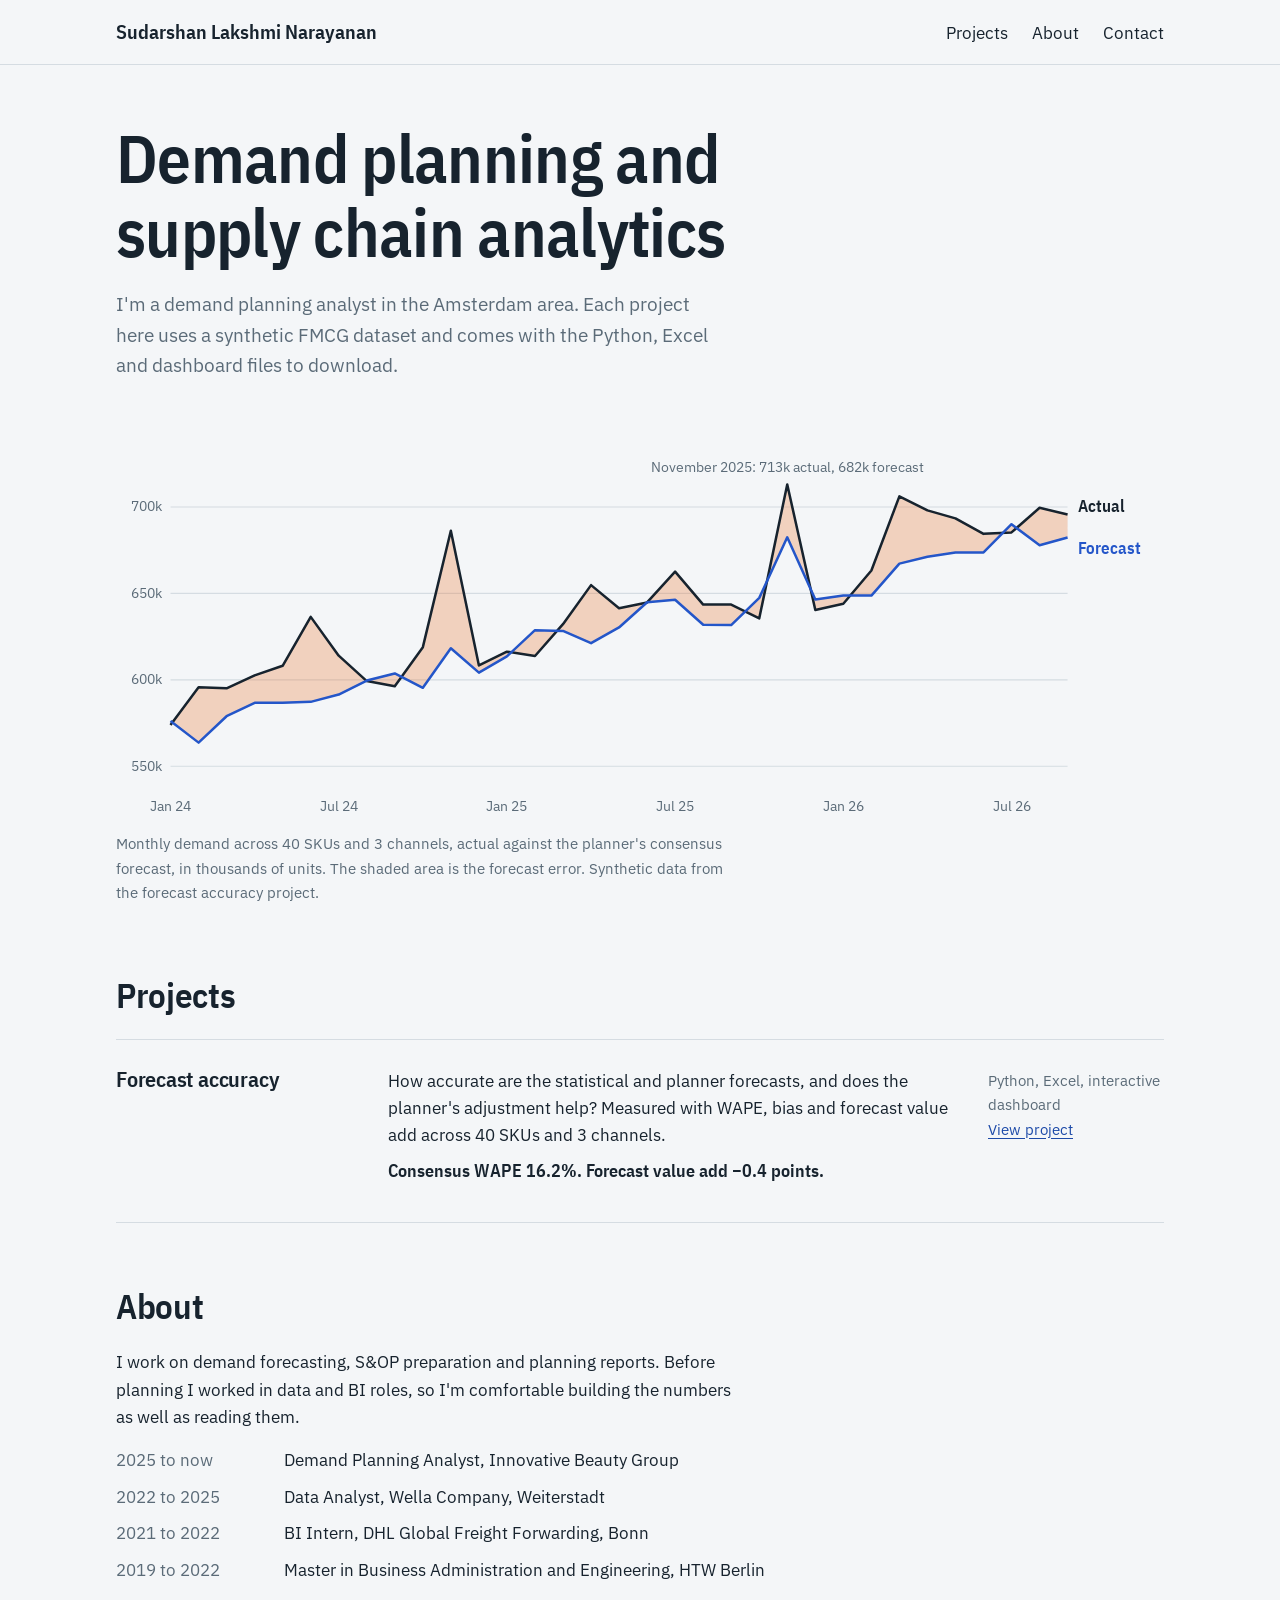
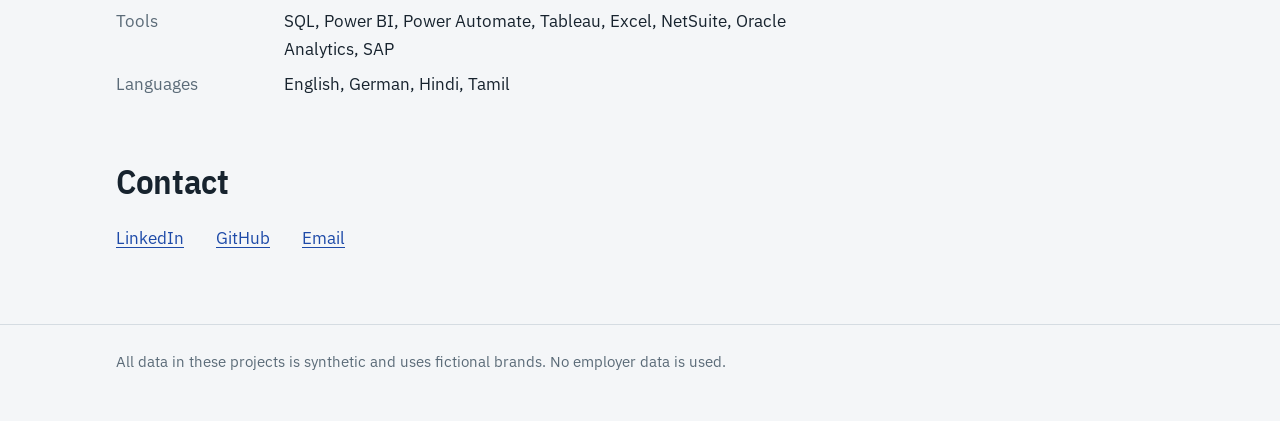
==== index.html @ 30ed6062 "Add files via upload" ====
<!doctype html>
<html lang="en">
<head>
<meta charset="utf-8">
<meta name="viewport" content="width=device-width, initial-scale=1">
<title>Sudarshan Lakshmi Narayanan - Demand planning portfolio</title>
<meta name="description" content="Demand planning and supply chain analytics projects: forecast accuracy, S&OP and inventory, built with Python, Excel and interactive dashboards.">
<link rel="preconnect" href="https://fonts.googleapis.com">
<link rel="preconnect" href="https://fonts.gstatic.com" crossorigin>
<link href="https://fonts.googleapis.com/css2?family=IBM+Plex+Sans+Condensed:wght@500;600&family=IBM+Plex+Sans:wght@400;500;600&display=swap" rel="stylesheet">
<link rel="stylesheet" href="style.css">
</head>
<body>
<a class="skip" href="#projects">Skip to projects</a>

<header class="site-head">
  <div class="wrap">
    <a class="brand" href="./">Sudarshan Lakshmi Narayanan</a>
    <nav aria-label="Main">
      <a href="#projects">Projects</a>
      <a href="#about">About</a>
      <a href="#contact">Contact</a>
    </nav>
  </div>
</header>

<main>
  <div class="hero">
    <div class="wrap">
      <h1>Demand planning and supply chain analytics</h1>
      <p class="lead">I'm a demand planning analyst in the Amsterdam area. Each project here uses a synthetic FMCG dataset and comes with the Python, Excel and dashboard files to download.</p>

      <figure class="chart-wrap">
        <svg id="hero-chart" viewBox="0 0 1000 380" role="img" aria-label="Line chart of monthly demand from January 2024 to September 2026. Actual demand rises from 574 thousand to 696 thousand units and runs above the consensus forecast in most months, with the largest gaps every November."></svg>
        <noscript><p class="muted">Chart: monthly demand, actual against consensus forecast, 2024 to 2026.</p></noscript>
        <figcaption>Monthly demand across 40 SKUs and 3 channels, actual against the planner's consensus forecast, in thousands of units. The shaded area is the forecast error. Synthetic data from the forecast accuracy project.</figcaption>
      </figure>
    </div>
  </div>

  <section id="projects">
    <div class="wrap">
      <h2>Projects</h2>
      <ul class="projects">
        <!-- ADD A NEW PROJECT: copy this whole <li> block, paste it below, change the text and the link. -->
        <li class="project">
          <h3><a href="project1/">Forecast accuracy</a></h3>
          <div>
            <p>How accurate are the statistical and planner forecasts, and does the planner's adjustment help? Measured with WAPE, bias and forecast value add across 40 SKUs and 3 channels.</p>
            <p class="result">Consensus WAPE 16.2%. Forecast value add −0.4 points.</p>
          </div>
          <p class="tools">Python, Excel, interactive dashboard<br><a href="project1/">View project</a></p>
        </li>
      </ul>
    </div>
  </section>

  <section id="about">
    <div class="wrap">
      <h2>About</h2>
      <p>I work on demand forecasting, S&amp;OP preparation and planning reports. Before planning I worked in data and BI roles, so I'm comfortable building the numbers as well as reading them.</p>
      <dl class="timeline">
        <dt>2025 to now</dt><dd>Demand Planning Analyst, Innovative Beauty Group</dd>
        <dt>2022 to 2025</dt><dd>Data Analyst, Wella Company, Weiterstadt</dd>
        <dt>2021 to 2022</dt><dd>BI Intern, DHL Global Freight Forwarding, Bonn</dd>
        <dt>2019 to 2022</dt><dd>Master in Business Administration and Engineering, HTW Berlin</dd>
      </dl>
      <dl class="facts">
        <dt>Tools</dt><dd>SQL, Power BI, Power Automate, Tableau, Excel, NetSuite, Oracle Analytics, SAP</dd>
        <dt>Languages</dt><dd>English, German, Hindi, Tamil</dd>
      </dl>
    </div>
  </section>

  <section id="contact">
    <div class="wrap">
      <h2>Contact</h2>
      <ul class="links">
        <li><a href="https://www.linkedin.com/in/sudarshanlaks">LinkedIn</a></li>
        <li><a href="https://github.com/sudarshanlaks">GitHub</a></li>
        <li><a href="mailto:sudarshanlaks37@gmail.com">Email</a></li>
      </ul>
    </div>
  </section>
</main>

<footer>
  <div class="wrap">All data in these projects is synthetic and uses fictional brands. No employer data is used.</div>
</footer>

<script>
(function () {
  // [month, actual (thousand units), consensus forecast (thousand units)] from the forecast accuracy project
  var d = [["2024-01",573.9,576.2],["2024-02",595.7,563.7],["2024-03",595.1,579.0],["2024-04",602.6,586.7],["2024-05",608.1,586.7],["2024-06",636.4,587.3],["2024-07",614.0,591.5],["2024-08",599.3,599.6],["2024-09",596.3,603.7],["2024-10",618.9,595.4],["2024-11",686.2,618.3],["2024-12",608.3,604.2],["2025-01",616.3,613.6],["2025-02",613.8,628.7],["2025-03",632.2,628.3],["2025-04",654.8,621.2],["2025-05",641.4,630.3],["2025-06",644.8,644.9],["2025-07",662.6,646.3],["2025-08",643.5,631.9],["2025-09",643.5,631.7],["2025-10",635.6,647.4],["2025-11",713.0,682.4],["2025-12",640.4,646.4],["2026-01",644.0,648.8],["2026-02",663.2,648.7],["2026-03",706.1,667.2],["2026-04",698.0,671.2],["2026-05",693.4,673.7],["2026-06",684.4,673.7],["2026-07",685.3,690.0],["2026-08",699.5,677.9],["2026-09",695.6,682.3]];
  var W = 1000, H = 380, L = 52, R = 92, T = 16, B = 34, YMIN = 540, YMAX = 740;
  var n = d.length;
  function x(i) { return L + i * (W - L - R) / (n - 1); }
  function y(v) { return T + (YMAX - v) / (YMAX - YMIN) * (H - T - B); }
  function pts(k) { return d.map(function (r, i) { return x(i).toFixed(1) + "," + y(r[k]).toFixed(1); }); }
  var a = pts(1), f = pts(2);
  var out = "";
  [550, 600, 650, 700].forEach(function (v) {
    out += '<line class="grid" x1="' + L + '" x2="' + (W - R) + '" y1="' + y(v) + '" y2="' + y(v) + '"/>';
    out += '<text class="tick" x="' + (L - 8) + '" y="' + (y(v) + 4) + '" text-anchor="end">' + v + 'k</text>';
  });
  var mn = ["Jan", "Feb", "Mar", "Apr", "May", "Jun", "Jul", "Aug", "Sep", "Oct", "Nov", "Dec"];
  d.forEach(function (r, i) {
    var m = parseInt(r[0].slice(5), 10);
    if (m === 1 || m === 7) {
      out += '<text class="tick" x="' + x(i) + '" y="' + (H - 8) + '" text-anchor="middle">' + mn[m - 1] + " " + r[0].slice(2, 4) + '</text>';
    }
  });
  out += '<polygon class="gap" points="' + f.join(" ") + " " + a.slice().reverse().join(" ") + '"/>';
  out += '<polyline class="actual" points="' + a.join(" ") + '"/>';
  out += '<polyline class="fc" pathLength="1" points="' + f.join(" ") + '"/>';
  var last = n - 1;
  out += '<text class="lbl" x="' + (x(last) + 10) + '" y="' + (y(d[last][1]) - 2) + '" fill="var(--ink)">Actual</text>';
  out += '<text class="lbl" x="' + (x(last) + 10) + '" y="' + (y(d[last][2]) + 16) + '" fill="var(--forecast)">Forecast</text>';
  var nov = 22;
  out += '<text class="note" x="' + x(nov) + '" y="' + (y(d[nov][1]) - 12) + '" text-anchor="middle">November 2025: 713k actual, 682k forecast</text>';
  document.getElementById("hero-chart").innerHTML = out;
})();
</script>
</body>
</html>
---- style.css ----
/* Portfolio styles. Edit the colours in :root to restyle the whole site. */
:root {
  --paper: #f4f6f8;
  --surface: #ffffff;
  --ink: #17232e;
  --muted: #5b6b78;
  --rule: #d5dce2;
  --forecast: #2456c9;
  --gap: #e8702a;
  --link: #1d4aa8;
  --head: "IBM Plex Sans Condensed", "Arial Narrow", "Helvetica Neue", Arial, sans-serif;
  --body: "IBM Plex Sans", "Helvetica Neue", Arial, sans-serif;
}
@media (prefers-color-scheme: dark) {
  :root {
    --paper: #0f161c;
    --surface: #17212a;
    --ink: #e6ecf1;
    --muted: #9aa9b5;
    --rule: #2b3a46;
    --forecast: #6f9bff;
    --gap: #f08a4b;
    --link: #8fb2ff;
  }
}
* { box-sizing: border-box; }
html { scroll-behavior: smooth; }
body {
  margin: 0;
  background: var(--paper);
  color: var(--ink);
  font-family: var(--body);
  font-size: 1.0625rem;
  line-height: 1.6;
  font-variant-numeric: tabular-nums;
}
.wrap { max-width: 68rem; margin: 0 auto; padding: 0 1.25rem; }
a { color: var(--link); text-underline-offset: 0.18em; }
a:hover { text-decoration-thickness: 2px; }
a:focus-visible, button:focus-visible { outline: 3px solid var(--forecast); outline-offset: 3px; border-radius: 2px; }
.skip { position: absolute; left: -999px; top: 0.5rem; background: var(--ink); color: var(--paper); padding: 0.5rem 0.75rem; z-index: 10; }
.skip:focus { left: 0.5rem; }

/* header */
.site-head { border-bottom: 1px solid var(--rule); }
.site-head .wrap { display: flex; flex-wrap: wrap; gap: 0.75rem 2rem; align-items: baseline; justify-content: space-between; padding-top: 1rem; padding-bottom: 1rem; }
.brand { font-family: var(--head); font-weight: 600; font-size: 1.25rem; color: var(--ink); text-decoration: none; }
.site-head nav { display: flex; gap: 1.5rem; }
.site-head nav a { color: var(--ink); text-decoration: none; }
.site-head nav a:hover { text-decoration: underline; }

/* typography */
h1, h2, h3 { font-family: var(--head); line-height: 1.1; margin: 0; letter-spacing: -0.01em; }
h1 { font-weight: 600; font-size: clamp(2.4rem, 6.5vw, 4.2rem); max-width: 22ch; }
h2 { font-weight: 600; font-size: clamp(1.6rem, 3.4vw, 2.2rem); }
h3 { font-weight: 600; font-size: 1.35rem; }
p { margin: 0 0 1rem; max-width: 62ch; }
.lead { font-size: 1.2rem; color: var(--muted); max-width: 54ch; margin-top: 1.25rem; }
.muted { color: var(--muted); }

/* hero */
.hero { padding: 3.5rem 0 1rem; }
.chart-wrap { margin: 2.5rem 0 0; }
.chart-wrap svg { display: block; width: 100%; height: auto; overflow: visible; }
.chart-wrap .grid { stroke: var(--rule); stroke-width: 1; }
.chart-wrap .tick { fill: var(--muted); font-size: 13px; font-family: var(--body); }
.chart-wrap .gap { fill: var(--gap); opacity: 0.28; }
.chart-wrap .actual { fill: none; stroke: var(--ink); stroke-width: 2.4; stroke-linejoin: round; }
.chart-wrap .fc { fill: none; stroke: var(--forecast); stroke-width: 2.4; stroke-linejoin: round; stroke-dasharray: 1; stroke-dashoffset: 0; }
.chart-wrap .lbl { font-family: var(--head); font-weight: 600; font-size: 16px; }
.chart-wrap .note { fill: var(--muted); font-size: 13px; font-family: var(--body); }
@media (prefers-reduced-motion: no-preference) {
  .chart-wrap .fc { animation: draw 1.8s ease-out 0.2s both; }
  @keyframes draw { from { stroke-dashoffset: 1; } to { stroke-dashoffset: 0; } }
}
figcaption { color: var(--muted); font-size: 0.95rem; margin-top: 0.75rem; max-width: 70ch; }

/* sections */
section { padding: 3.5rem 0 0.5rem; }
section > .wrap > h2 { margin-bottom: 1.5rem; }
.projects { list-style: none; margin: 0; padding: 0; border-top: 1px solid var(--rule); }
.project { display: grid; grid-template-columns: 1fr; gap: 0.5rem 2rem; padding: 1.75rem 0; border-bottom: 1px solid var(--rule); }
@media (min-width: 52rem) { .project { grid-template-columns: 15rem 1fr 11rem; align-items: start; } }
.project h3 a { color: var(--ink); text-decoration: none; }
.project h3 a:hover { text-decoration: underline; }
.project .result { font-family: var(--head); font-weight: 600; font-size: 1.1rem; }
.project p { margin-bottom: 0.5rem; }
.tools { color: var(--muted); font-size: 0.95rem; }

dl.timeline { margin: 0 0 1.5rem; display: grid; grid-template-columns: 9rem 1fr; gap: 0.6rem 1.5rem; max-width: 46rem; }
dl.timeline dt { color: var(--muted); }
dl.timeline dd { margin: 0; }
.facts { display: grid; grid-template-columns: 9rem 1fr; gap: 0.5rem 1.5rem; max-width: 46rem; margin: 0; }
.facts dt { color: var(--muted); }
.facts dd { margin: 0; }
.links { list-style: none; padding: 0; margin: 0; display: flex; flex-wrap: wrap; gap: 0.5rem 2rem; }

footer { margin-top: 4rem; border-top: 1px solid var(--rule); padding: 1.5rem 0 3rem; color: var(--muted); font-size: 0.95rem; }

/* project page */
.crumb { margin: 2rem 0 0; }
.page-head { padding: 1rem 0 0; }
.page-head h1 { max-width: 20ch; font-size: clamp(2.2rem, 5.5vw, 3.6rem); }
.kpis { display: grid; grid-template-columns: repeat(auto-fit, minmax(11rem, 1fr)); gap: 1.5rem 2rem; margin: 2.5rem 0 0; padding: 1.5rem 0; border-top: 1px solid var(--rule); border-bottom: 1px solid var(--rule); }
.kpis div { display: flex; flex-direction: column-reverse; }
.kpis dt { color: var(--muted); font-size: 0.95rem; }
.kpis dd { margin: 0; font-family: var(--head); font-weight: 600; font-size: 2.4rem; line-height: 1.1; }
.kpis .bad { color: var(--gap); }
.prose h3 { margin: 2rem 0 0.5rem; }
.prose ul { padding-left: 1.2rem; max-width: 62ch; }
.prose ul.links { padding-left: 0; max-width: none; }
.prose li { margin-bottom: 0.4rem; }
table { border-collapse: collapse; width: 100%; max-width: 46rem; margin: 0 0 1rem; font-size: 1rem; }
th, td { text-align: left; padding: 0.55rem 1rem 0.55rem 0; border-bottom: 1px solid var(--rule); }
th { font-family: var(--head); font-weight: 600; }
td.n, th.n { text-align: right; padding-right: 1.5rem; }
.dash { margin-top: 1rem; }
.dash object { width: 100%; height: 42rem; border: 1px solid var(--rule); background: var(--surface); }
code { font-size: 0.92em; background: var(--surface); border: 1px solid var(--rule); padding: 0.05rem 0.35rem; border-radius: 3px; }

.dash img { display: block; width: 100%; height: auto; border: 1px solid var(--rule); margin-top: 0.75rem; }

/* project page: problem / approach / result */
.page-head + section { padding-top: 2.5rem; }
ol.plain { padding-left: 1.3rem; max-width: 62ch; }
ol.plain li { margin-bottom: 0.4rem; }
ol.steps { list-style: none; counter-reset: step; margin: 0; padding: 0; max-width: 46rem; }
ol.steps > li { counter-increment: step; position: relative; padding: 0 0 1.75rem 3rem; border-left: 1px solid var(--rule); margin-left: 1rem; }
ol.steps > li:last-child { border-left-color: transparent; padding-bottom: 0; }
ol.steps > li::before { content: counter(step); position: absolute; left: -1rem; top: -0.15rem; width: 2rem; height: 2rem; border-radius: 50%; background: var(--ink); color: var(--paper); font-family: var(--head); font-weight: 600; display: grid; place-items: center; }
ol.steps h3 { margin-bottom: 0.4rem; }
ol.steps table { margin: 0.75rem 0; }
section .kpis { margin-top: 0.5rem; }
.dash + .prose, .kpis + .dash { margin-top: 1.5rem; }
@media (max-width: 40rem) { ol.steps > li { padding-left: 2.25rem; } }
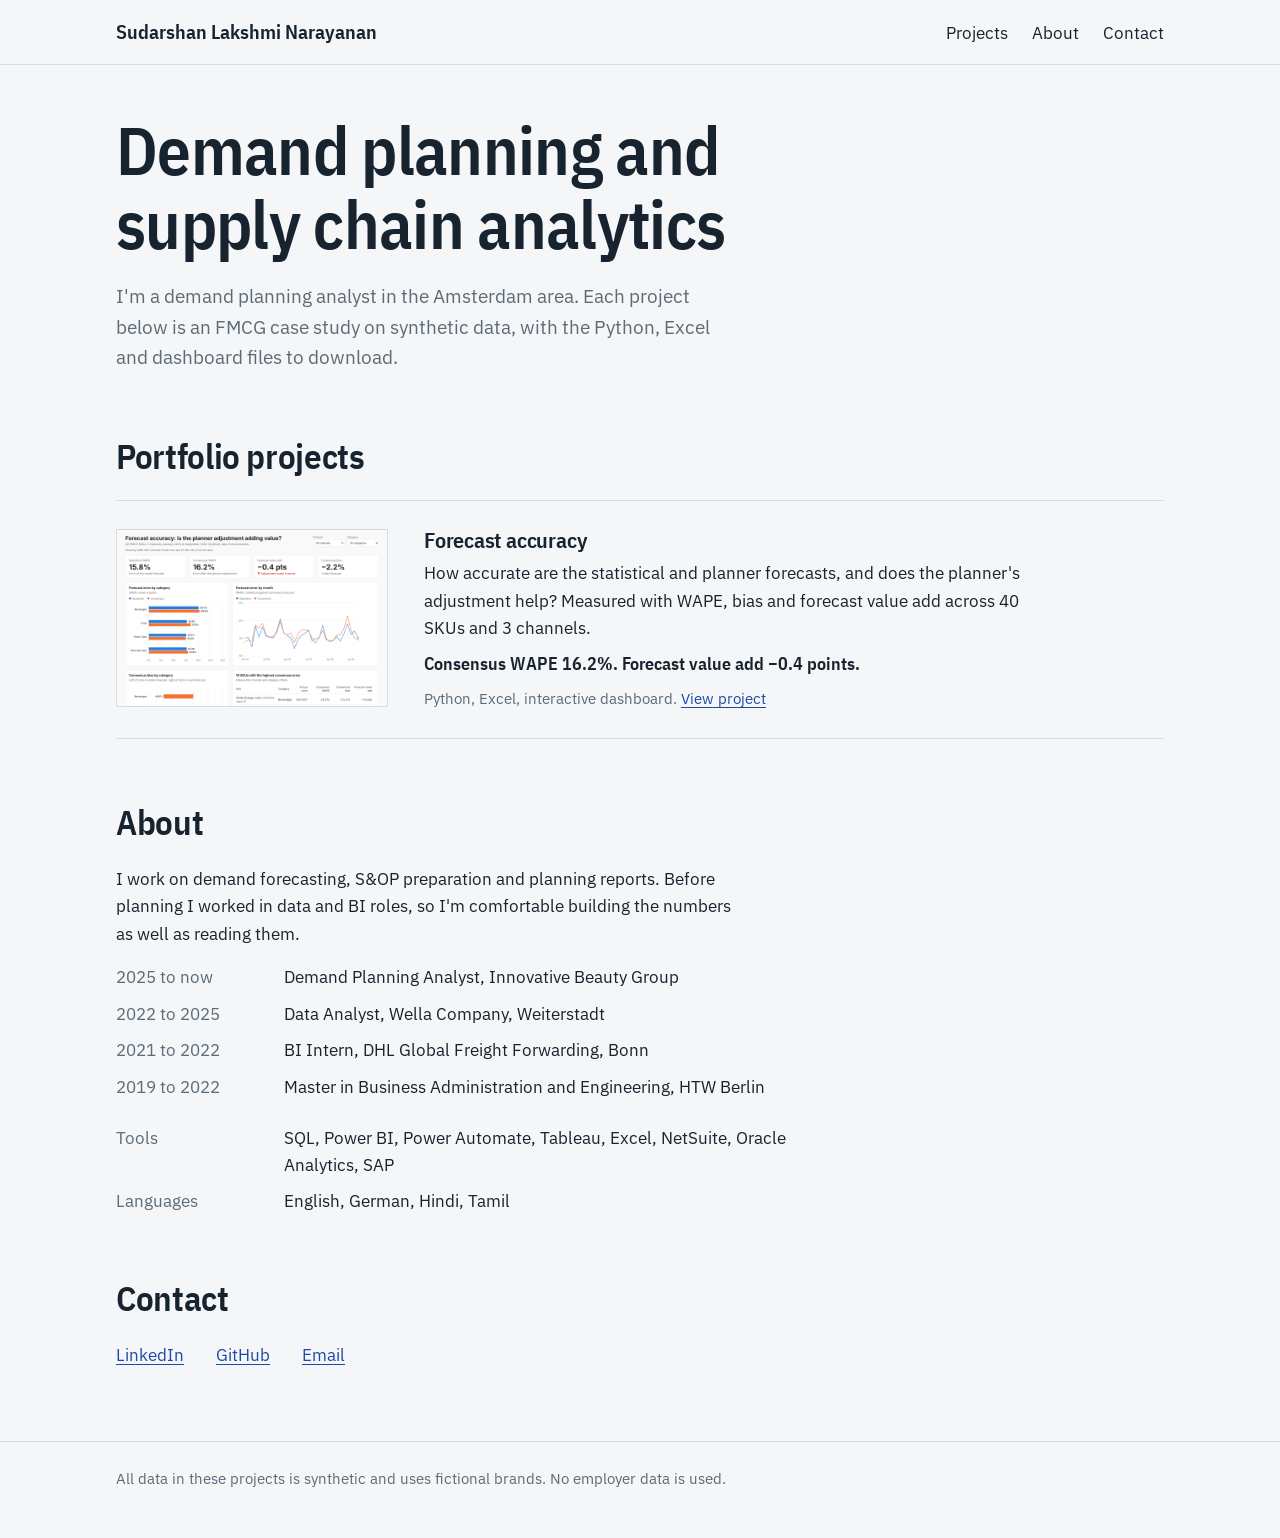
==== commit 49d73d3b: "Add files via upload" ====
--- a/index.html
+++ b/index.html
@@ -28,28 +28,24 @@
   <div class="hero">
     <div class="wrap">
       <h1>Demand planning and supply chain analytics</h1>
-      <p class="lead">I'm a demand planning analyst in the Amsterdam area. Each project here uses a synthetic FMCG dataset and comes with the Python, Excel and dashboard files to download.</p>
+      <p class="lead">I'm a demand planning analyst in the Amsterdam area. Each project below is an FMCG case study on synthetic data, with the Python, Excel and dashboard files to download.</p>
 
-      <figure class="chart-wrap">
-        <svg id="hero-chart" viewBox="0 0 1000 380" role="img" aria-label="Line chart of monthly demand from January 2024 to September 2026. Actual demand rises from 574 thousand to 696 thousand units and runs above the consensus forecast in most months, with the largest gaps every November."></svg>
-        <noscript><p class="muted">Chart: monthly demand, actual against consensus forecast, 2024 to 2026.</p></noscript>
-        <figcaption>Monthly demand across 40 SKUs and 3 channels, actual against the planner's consensus forecast, in thousands of units. The shaded area is the forecast error. Synthetic data from the forecast accuracy project.</figcaption>
-      </figure>
     </div>
   </div>
 
   <section id="projects">
     <div class="wrap">
-      <h2>Projects</h2>
+      <h2>Portfolio projects</h2>
       <ul class="projects">
         <!-- ADD A NEW PROJECT: copy this whole <li> block, paste it below, change the text and the link. -->
         <li class="project">
-          <h3><a href="project1/">Forecast accuracy</a></h3>
+          <a class="thumb" href="project1/" tabindex="-1" aria-hidden="true"><img src="project1/dashboard_preview.png" alt="" loading="lazy"></a>
           <div>
+            <h3><a href="project1/">Forecast accuracy</a></h3>
             <p>How accurate are the statistical and planner forecasts, and does the planner's adjustment help? Measured with WAPE, bias and forecast value add across 40 SKUs and 3 channels.</p>
             <p class="result">Consensus WAPE 16.2%. Forecast value add −0.4 points.</p>
+            <p class="tools">Python, Excel, interactive dashboard. <a href="project1/">View project</a></p>
           </div>
-          <p class="tools">Python, Excel, interactive dashboard<br><a href="project1/">View project</a></p>
         </li>
       </ul>
     </div>
@@ -88,38 +84,5 @@
   <div class="wrap">All data in these projects is synthetic and uses fictional brands. No employer data is used.</div>
 </footer>
 
-<script>
-(function () {
-  // [month, actual (thousand units), consensus forecast (thousand units)] from the forecast accuracy project
-  var d = [["2024-01",573.9,576.2],["2024-02",595.7,563.7],["2024-03",595.1,579.0],["2024-04",602.6,586.7],["2024-05",608.1,586.7],["2024-06",636.4,587.3],["2024-07",614.0,591.5],["2024-08",599.3,599.6],["2024-09",596.3,603.7],["2024-10",618.9,595.4],["2024-11",686.2,618.3],["2024-12",608.3,604.2],["2025-01",616.3,613.6],["2025-02",613.8,628.7],["2025-03",632.2,628.3],["2025-04",654.8,621.2],["2025-05",641.4,630.3],["2025-06",644.8,644.9],["2025-07",662.6,646.3],["2025-08",643.5,631.9],["2025-09",643.5,631.7],["2025-10",635.6,647.4],["2025-11",713.0,682.4],["2025-12",640.4,646.4],["2026-01",644.0,648.8],["2026-02",663.2,648.7],["2026-03",706.1,667.2],["2026-04",698.0,671.2],["2026-05",693.4,673.7],["2026-06",684.4,673.7],["2026-07",685.3,690.0],["2026-08",699.5,677.9],["2026-09",695.6,682.3]];
-  var W = 1000, H = 380, L = 52, R = 92, T = 16, B = 34, YMIN = 540, YMAX = 740;
-  var n = d.length;
-  function x(i) { return L + i * (W - L - R) / (n - 1); }
-  function y(v) { return T + (YMAX - v) / (YMAX - YMIN) * (H - T - B); }
-  function pts(k) { return d.map(function (r, i) { return x(i).toFixed(1) + "," + y(r[k]).toFixed(1); }); }
-  var a = pts(1), f = pts(2);
-  var out = "";
-  [550, 600, 650, 700].forEach(function (v) {
-    out += '<line class="grid" x1="' + L + '" x2="' + (W - R) + '" y1="' + y(v) + '" y2="' + y(v) + '"/>';
-    out += '<text class="tick" x="' + (L - 8) + '" y="' + (y(v) + 4) + '" text-anchor="end">' + v + 'k</text>';
-  });
-  var mn = ["Jan", "Feb", "Mar", "Apr", "May", "Jun", "Jul", "Aug", "Sep", "Oct", "Nov", "Dec"];
-  d.forEach(function (r, i) {
-    var m = parseInt(r[0].slice(5), 10);
-    if (m === 1 || m === 7) {
-      out += '<text class="tick" x="' + x(i) + '" y="' + (H - 8) + '" text-anchor="middle">' + mn[m - 1] + " " + r[0].slice(2, 4) + '</text>';
-    }
-  });
-  out += '<polygon class="gap" points="' + f.join(" ") + " " + a.slice().reverse().join(" ") + '"/>';
-  out += '<polyline class="actual" points="' + a.join(" ") + '"/>';
-  out += '<polyline class="fc" pathLength="1" points="' + f.join(" ") + '"/>';
-  var last = n - 1;
-  out += '<text class="lbl" x="' + (x(last) + 10) + '" y="' + (y(d[last][1]) - 2) + '" fill="var(--ink)">Actual</text>';
-  out += '<text class="lbl" x="' + (x(last) + 10) + '" y="' + (y(d[last][2]) + 16) + '" fill="var(--forecast)">Forecast</text>';
-  var nov = 22;
-  out += '<text class="note" x="' + x(nov) + '" y="' + (y(d[nov][1]) - 12) + '" text-anchor="middle">November 2025: 713k actual, 682k forecast</text>';
-  document.getElementById("hero-chart").innerHTML = out;
-})();
-</script>
 </body>
 </html>
--- a/style.css
+++ b/style.css
@@ -133,3 +133,12 @@
 section .kpis { margin-top: 0.5rem; }
 .dash + .prose, .kpis + .dash { margin-top: 1.5rem; }
 @media (max-width: 40rem) { ol.steps > li { padding-left: 2.25rem; } }
+
+/* home page: project list with thumbnails */
+.hero { padding: 3rem 0 0.5rem; }
+.hero .lead { margin-bottom: 0; }
+.project .thumb { display: block; border: 1px solid var(--rule); background: var(--surface); overflow: hidden; }
+.project .thumb img { display: block; width: 100%; height: 11rem; object-fit: cover; object-position: top left; }
+.project .tools { margin: 0; }
+@media (min-width: 52rem) { .project { grid-template-columns: 17rem 1fr; gap: 0.5rem 2.25rem; } }
+.project h3 { margin-bottom: 0.5rem; }
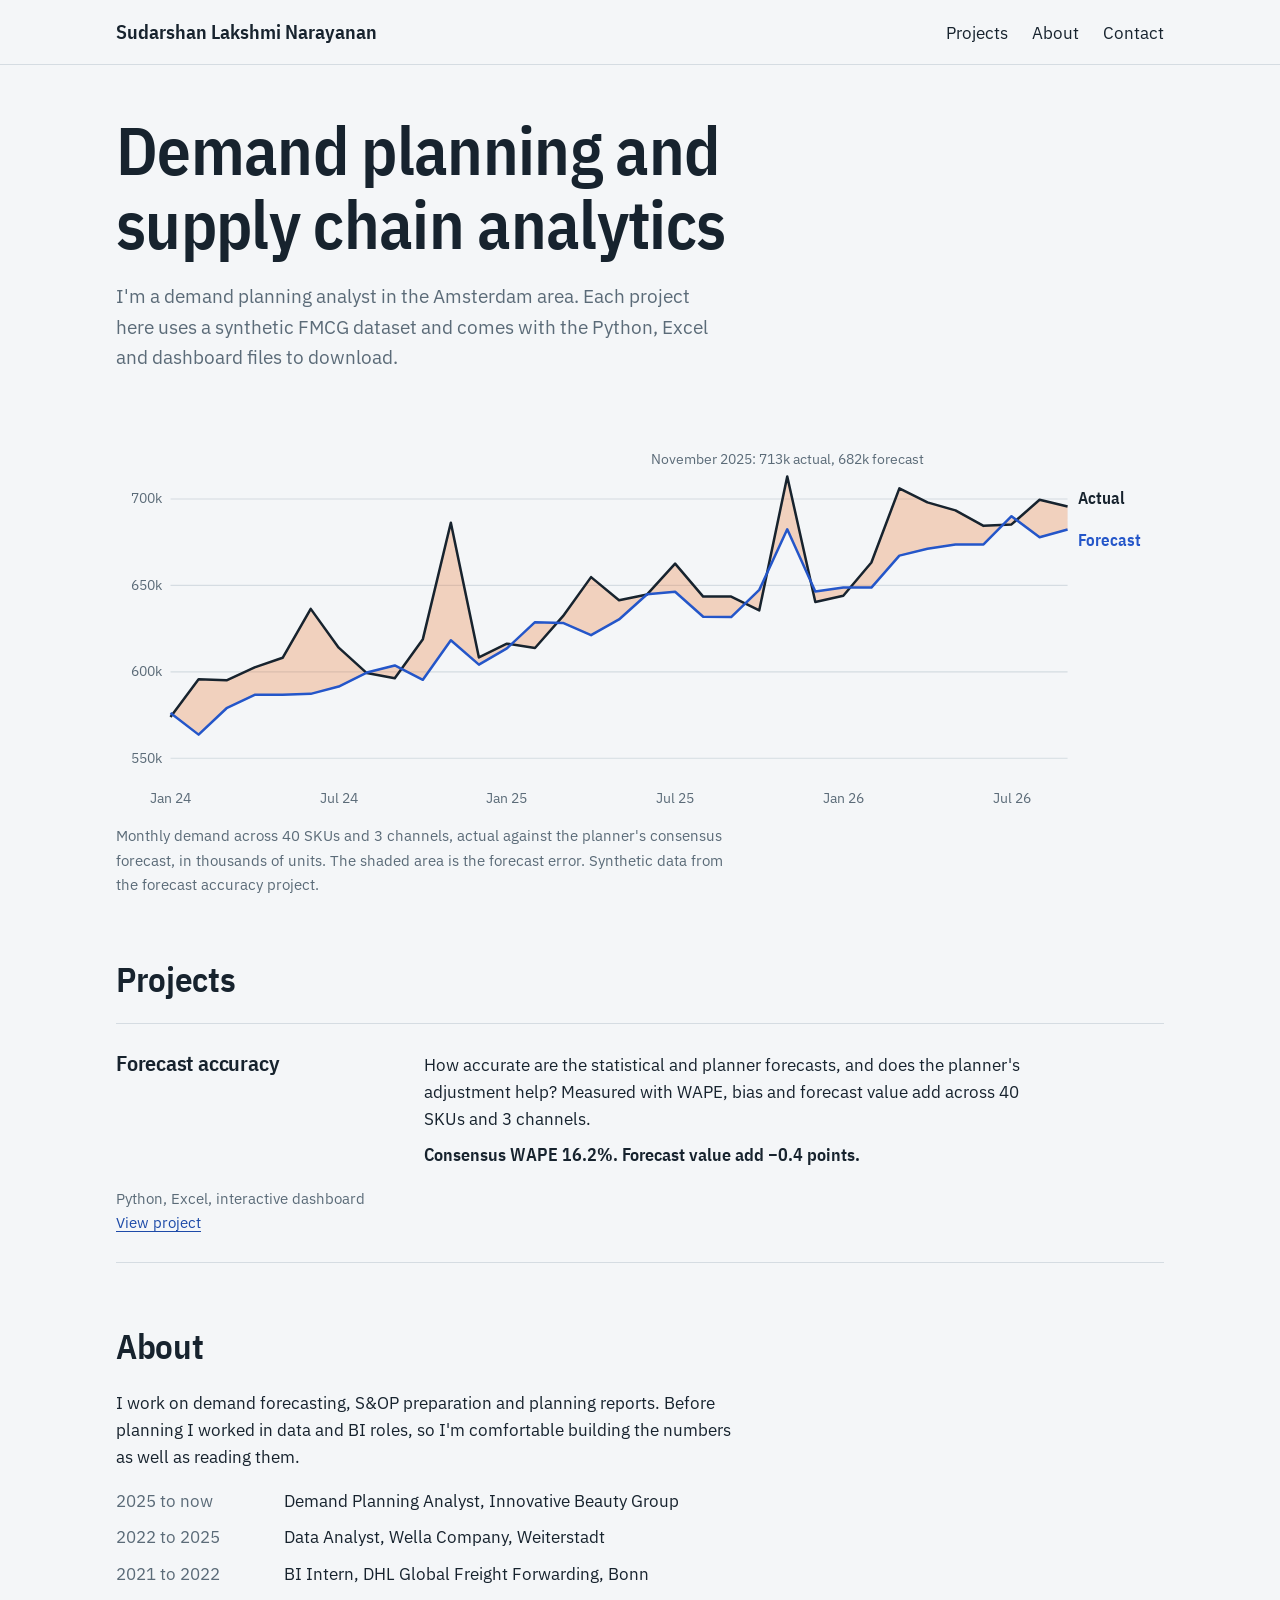
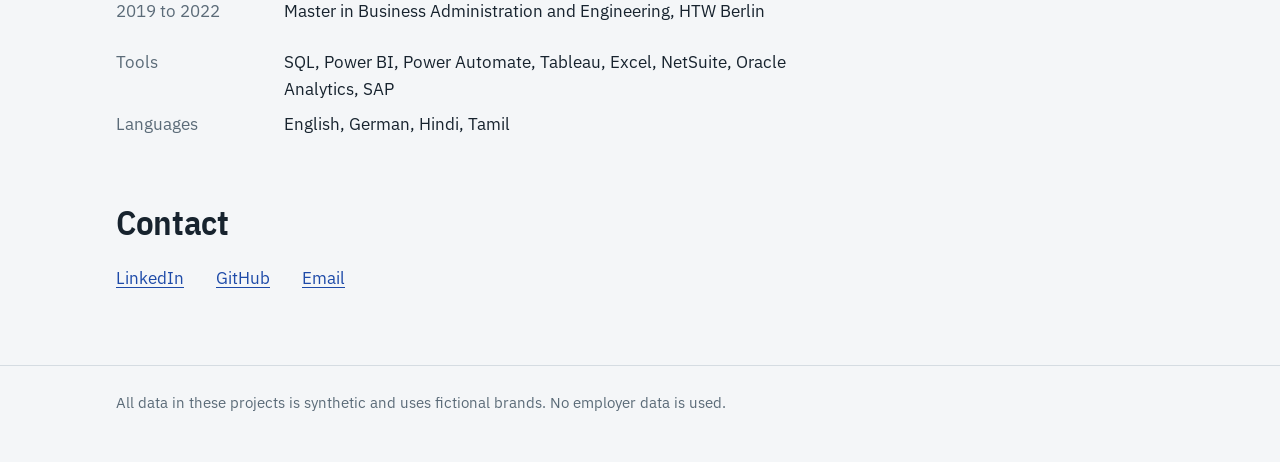
==== commit 93808dc4: "Add files via upload" ====
--- a/index.html
+++ b/index.html
@@ -28,24 +28,28 @@
   <div class="hero">
     <div class="wrap">
       <h1>Demand planning and supply chain analytics</h1>
-      <p class="lead">I'm a demand planning analyst in the Amsterdam area. Each project below is an FMCG case study on synthetic data, with the Python, Excel and dashboard files to download.</p>
+      <p class="lead">I'm a demand planning analyst in the Amsterdam area. Each project here uses a synthetic FMCG dataset and comes with the Python, Excel and dashboard files to download.</p>
 
+      <figure class="chart-wrap">
+        <svg id="hero-chart" viewBox="0 0 1000 380" role="img" aria-label="Line chart of monthly demand from January 2024 to September 2026. Actual demand rises from 574 thousand to 696 thousand units and runs above the consensus forecast in most months, with the largest gaps every November."></svg>
+        <noscript><p class="muted">Chart: monthly demand, actual against consensus forecast, 2024 to 2026.</p></noscript>
+        <figcaption>Monthly demand across 40 SKUs and 3 channels, actual against the planner's consensus forecast, in thousands of units. The shaded area is the forecast error. Synthetic data from the forecast accuracy project.</figcaption>
+      </figure>
     </div>
   </div>
 
   <section id="projects">
     <div class="wrap">
-      <h2>Portfolio projects</h2>
+      <h2>Projects</h2>
       <ul class="projects">
         <!-- ADD A NEW PROJECT: copy this whole <li> block, paste it below, change the text and the link. -->
         <li class="project">
-          <a class="thumb" href="project1/" tabindex="-1" aria-hidden="true"><img src="project1/dashboard_preview.png" alt="" loading="lazy"></a>
+          <h3><a href="project1/">Forecast accuracy</a></h3>
           <div>
-            <h3><a href="project1/">Forecast accuracy</a></h3>
             <p>How accurate are the statistical and planner forecasts, and does the planner's adjustment help? Measured with WAPE, bias and forecast value add across 40 SKUs and 3 channels.</p>
             <p class="result">Consensus WAPE 16.2%. Forecast value add −0.4 points.</p>
-            <p class="tools">Python, Excel, interactive dashboard. <a href="project1/">View project</a></p>
           </div>
+          <p class="tools">Python, Excel, interactive dashboard<br><a href="project1/">View project</a></p>
         </li>
       </ul>
     </div>
@@ -84,5 +88,38 @@
   <div class="wrap">All data in these projects is synthetic and uses fictional brands. No employer data is used.</div>
 </footer>
 
+<script>
+(function () {
+  // [month, actual (thousand units), consensus forecast (thousand units)] from the forecast accuracy project
+  var d = [["2024-01",573.9,576.2],["2024-02",595.7,563.7],["2024-03",595.1,579.0],["2024-04",602.6,586.7],["2024-05",608.1,586.7],["2024-06",636.4,587.3],["2024-07",614.0,591.5],["2024-08",599.3,599.6],["2024-09",596.3,603.7],["2024-10",618.9,595.4],["2024-11",686.2,618.3],["2024-12",608.3,604.2],["2025-01",616.3,613.6],["2025-02",613.8,628.7],["2025-03",632.2,628.3],["2025-04",654.8,621.2],["2025-05",641.4,630.3],["2025-06",644.8,644.9],["2025-07",662.6,646.3],["2025-08",643.5,631.9],["2025-09",643.5,631.7],["2025-10",635.6,647.4],["2025-11",713.0,682.4],["2025-12",640.4,646.4],["2026-01",644.0,648.8],["2026-02",663.2,648.7],["2026-03",706.1,667.2],["2026-04",698.0,671.2],["2026-05",693.4,673.7],["2026-06",684.4,673.7],["2026-07",685.3,690.0],["2026-08",699.5,677.9],["2026-09",695.6,682.3]];
+  var W = 1000, H = 380, L = 52, R = 92, T = 16, B = 34, YMIN = 540, YMAX = 740;
+  var n = d.length;
+  function x(i) { return L + i * (W - L - R) / (n - 1); }
+  function y(v) { return T + (YMAX - v) / (YMAX - YMIN) * (H - T - B); }
+  function pts(k) { return d.map(function (r, i) { return x(i).toFixed(1) + "," + y(r[k]).toFixed(1); }); }
+  var a = pts(1), f = pts(2);
+  var out = "";
+  [550, 600, 650, 700].forEach(function (v) {
+    out += '<line class="grid" x1="' + L + '" x2="' + (W - R) + '" y1="' + y(v) + '" y2="' + y(v) + '"/>';
+    out += '<text class="tick" x="' + (L - 8) + '" y="' + (y(v) + 4) + '" text-anchor="end">' + v + 'k</text>';
+  });
+  var mn = ["Jan", "Feb", "Mar", "Apr", "May", "Jun", "Jul", "Aug", "Sep", "Oct", "Nov", "Dec"];
+  d.forEach(function (r, i) {
+    var m = parseInt(r[0].slice(5), 10);
+    if (m === 1 || m === 7) {
+      out += '<text class="tick" x="' + x(i) + '" y="' + (H - 8) + '" text-anchor="middle">' + mn[m - 1] + " " + r[0].slice(2, 4) + '</text>';
+    }
+  });
+  out += '<polygon class="gap" points="' + f.join(" ") + " " + a.slice().reverse().join(" ") + '"/>';
+  out += '<polyline class="actual" points="' + a.join(" ") + '"/>';
+  out += '<polyline class="fc" pathLength="1" points="' + f.join(" ") + '"/>';
+  var last = n - 1;
+  out += '<text class="lbl" x="' + (x(last) + 10) + '" y="' + (y(d[last][1]) - 2) + '" fill="var(--ink)">Actual</text>';
+  out += '<text class="lbl" x="' + (x(last) + 10) + '" y="' + (y(d[last][2]) + 16) + '" fill="var(--forecast)">Forecast</text>';
+  var nov = 22;
+  out += '<text class="note" x="' + x(nov) + '" y="' + (y(d[nov][1]) - 12) + '" text-anchor="middle">November 2025: 713k actual, 682k forecast</text>';
+  document.getElementById("hero-chart").innerHTML = out;
+})();
+</script>
 </body>
 </html>
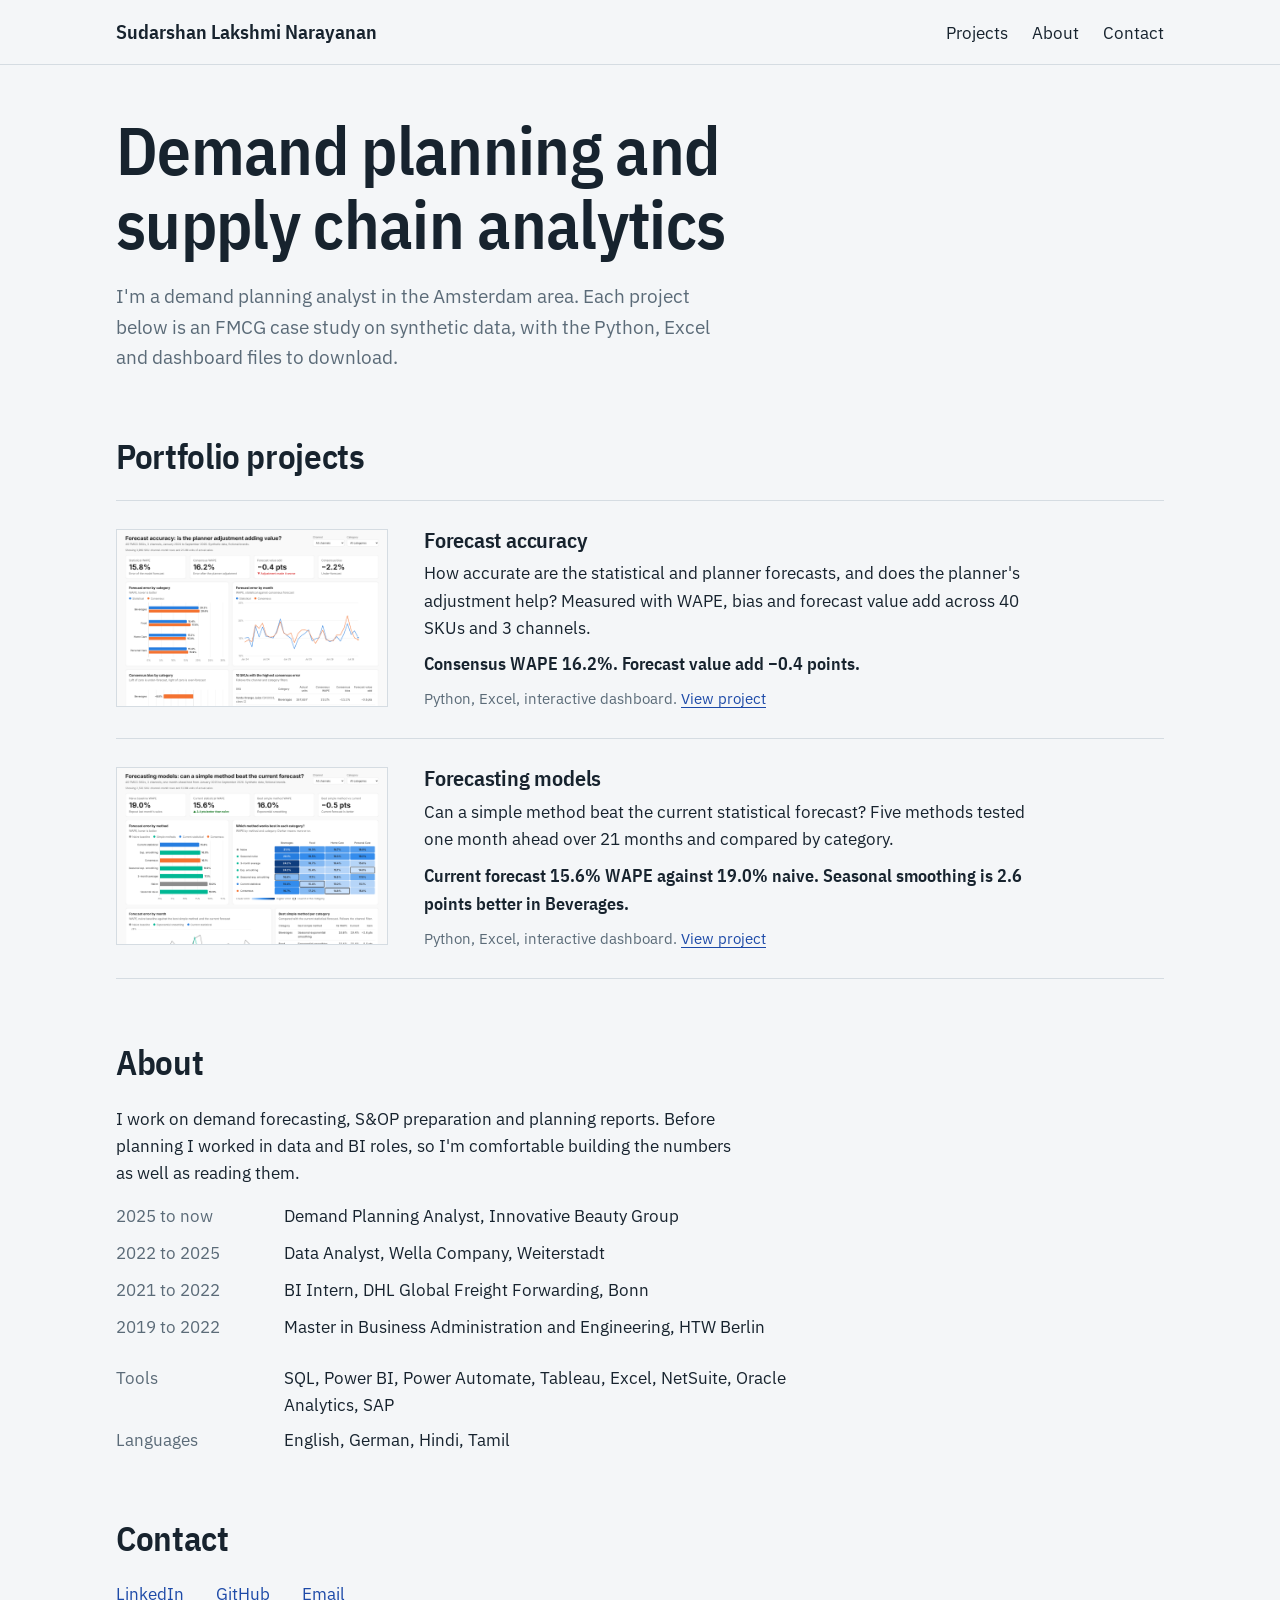
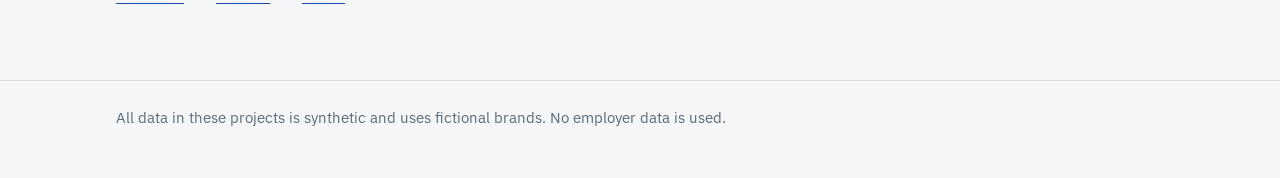
==== commit 6bd1021f: "Add files via upload" ====
--- a/index.html
+++ b/index.html
@@ -28,28 +28,33 @@
   <div class="hero">
     <div class="wrap">
       <h1>Demand planning and supply chain analytics</h1>
-      <p class="lead">I'm a demand planning analyst in the Amsterdam area. Each project here uses a synthetic FMCG dataset and comes with the Python, Excel and dashboard files to download.</p>
+      <p class="lead">I'm a demand planning analyst in the Amsterdam area. Each project below is an FMCG case study on synthetic data, with the Python, Excel and dashboard files to download.</p>
 
-      <figure class="chart-wrap">
-        <svg id="hero-chart" viewBox="0 0 1000 380" role="img" aria-label="Line chart of monthly demand from January 2024 to September 2026. Actual demand rises from 574 thousand to 696 thousand units and runs above the consensus forecast in most months, with the largest gaps every November."></svg>
-        <noscript><p class="muted">Chart: monthly demand, actual against consensus forecast, 2024 to 2026.</p></noscript>
-        <figcaption>Monthly demand across 40 SKUs and 3 channels, actual against the planner's consensus forecast, in thousands of units. The shaded area is the forecast error. Synthetic data from the forecast accuracy project.</figcaption>
-      </figure>
     </div>
   </div>
 
   <section id="projects">
     <div class="wrap">
-      <h2>Projects</h2>
+      <h2>Portfolio projects</h2>
       <ul class="projects">
         <!-- ADD A NEW PROJECT: copy this whole <li> block, paste it below, change the text and the link. -->
         <li class="project">
-          <h3><a href="project1/">Forecast accuracy</a></h3>
+          <a class="thumb" href="project1/" tabindex="-1" aria-hidden="true"><img src="project1/dashboard_preview.png" alt="" loading="lazy"></a>
           <div>
+            <h3><a href="project1/">Forecast accuracy</a></h3>
             <p>How accurate are the statistical and planner forecasts, and does the planner's adjustment help? Measured with WAPE, bias and forecast value add across 40 SKUs and 3 channels.</p>
             <p class="result">Consensus WAPE 16.2%. Forecast value add −0.4 points.</p>
+            <p class="tools">Python, Excel, interactive dashboard. <a href="project1/">View project</a></p>
           </div>
-          <p class="tools">Python, Excel, interactive dashboard<br><a href="project1/">View project</a></p>
+        </li>
+        <li class="project">
+          <a class="thumb" href="project2/" tabindex="-1" aria-hidden="true"><img src="project2/dashboard_preview.png" alt="" loading="lazy"></a>
+          <div>
+            <h3><a href="project2/">Forecasting models</a></h3>
+            <p>Can a simple method beat the current statistical forecast? Five methods tested one month ahead over 21 months and compared by category.</p>
+            <p class="result">Current forecast 15.6% WAPE against 19.0% naive. Seasonal smoothing is 2.6 points better in Beverages.</p>
+            <p class="tools">Python, Excel, interactive dashboard. <a href="project2/">View project</a></p>
+          </div>
         </li>
       </ul>
     </div>
@@ -88,38 +93,5 @@
   <div class="wrap">All data in these projects is synthetic and uses fictional brands. No employer data is used.</div>
 </footer>
 
-<script>
-(function () {
-  // [month, actual (thousand units), consensus forecast (thousand units)] from the forecast accuracy project
-  var d = [["2024-01",573.9,576.2],["2024-02",595.7,563.7],["2024-03",595.1,579.0],["2024-04",602.6,586.7],["2024-05",608.1,586.7],["2024-06",636.4,587.3],["2024-07",614.0,591.5],["2024-08",599.3,599.6],["2024-09",596.3,603.7],["2024-10",618.9,595.4],["2024-11",686.2,618.3],["2024-12",608.3,604.2],["2025-01",616.3,613.6],["2025-02",613.8,628.7],["2025-03",632.2,628.3],["2025-04",654.8,621.2],["2025-05",641.4,630.3],["2025-06",644.8,644.9],["2025-07",662.6,646.3],["2025-08",643.5,631.9],["2025-09",643.5,631.7],["2025-10",635.6,647.4],["2025-11",713.0,682.4],["2025-12",640.4,646.4],["2026-01",644.0,648.8],["2026-02",663.2,648.7],["2026-03",706.1,667.2],["2026-04",698.0,671.2],["2026-05",693.4,673.7],["2026-06",684.4,673.7],["2026-07",685.3,690.0],["2026-08",699.5,677.9],["2026-09",695.6,682.3]];
-  var W = 1000, H = 380, L = 52, R = 92, T = 16, B = 34, YMIN = 540, YMAX = 740;
-  var n = d.length;
-  function x(i) { return L + i * (W - L - R) / (n - 1); }
-  function y(v) { return T + (YMAX - v) / (YMAX - YMIN) * (H - T - B); }
-  function pts(k) { return d.map(function (r, i) { return x(i).toFixed(1) + "," + y(r[k]).toFixed(1); }); }
-  var a = pts(1), f = pts(2);
-  var out = "";
-  [550, 600, 650, 700].forEach(function (v) {
-    out += '<line class="grid" x1="' + L + '" x2="' + (W - R) + '" y1="' + y(v) + '" y2="' + y(v) + '"/>';
-    out += '<text class="tick" x="' + (L - 8) + '" y="' + (y(v) + 4) + '" text-anchor="end">' + v + 'k</text>';
-  });
-  var mn = ["Jan", "Feb", "Mar", "Apr", "May", "Jun", "Jul", "Aug", "Sep", "Oct", "Nov", "Dec"];
-  d.forEach(function (r, i) {
-    var m = parseInt(r[0].slice(5), 10);
-    if (m === 1 || m === 7) {
-      out += '<text class="tick" x="' + x(i) + '" y="' + (H - 8) + '" text-anchor="middle">' + mn[m - 1] + " " + r[0].slice(2, 4) + '</text>';
-    }
-  });
-  out += '<polygon class="gap" points="' + f.join(" ") + " " + a.slice().reverse().join(" ") + '"/>';
-  out += '<polyline class="actual" points="' + a.join(" ") + '"/>';
-  out += '<polyline class="fc" pathLength="1" points="' + f.join(" ") + '"/>';
-  var last = n - 1;
-  out += '<text class="lbl" x="' + (x(last) + 10) + '" y="' + (y(d[last][1]) - 2) + '" fill="var(--ink)">Actual</text>';
-  out += '<text class="lbl" x="' + (x(last) + 10) + '" y="' + (y(d[last][2]) + 16) + '" fill="var(--forecast)">Forecast</text>';
-  var nov = 22;
-  out += '<text class="note" x="' + x(nov) + '" y="' + (y(d[nov][1]) - 12) + '" text-anchor="middle">November 2025: 713k actual, 682k forecast</text>';
-  document.getElementById("hero-chart").innerHTML = out;
-})();
-</script>
 </body>
 </html>
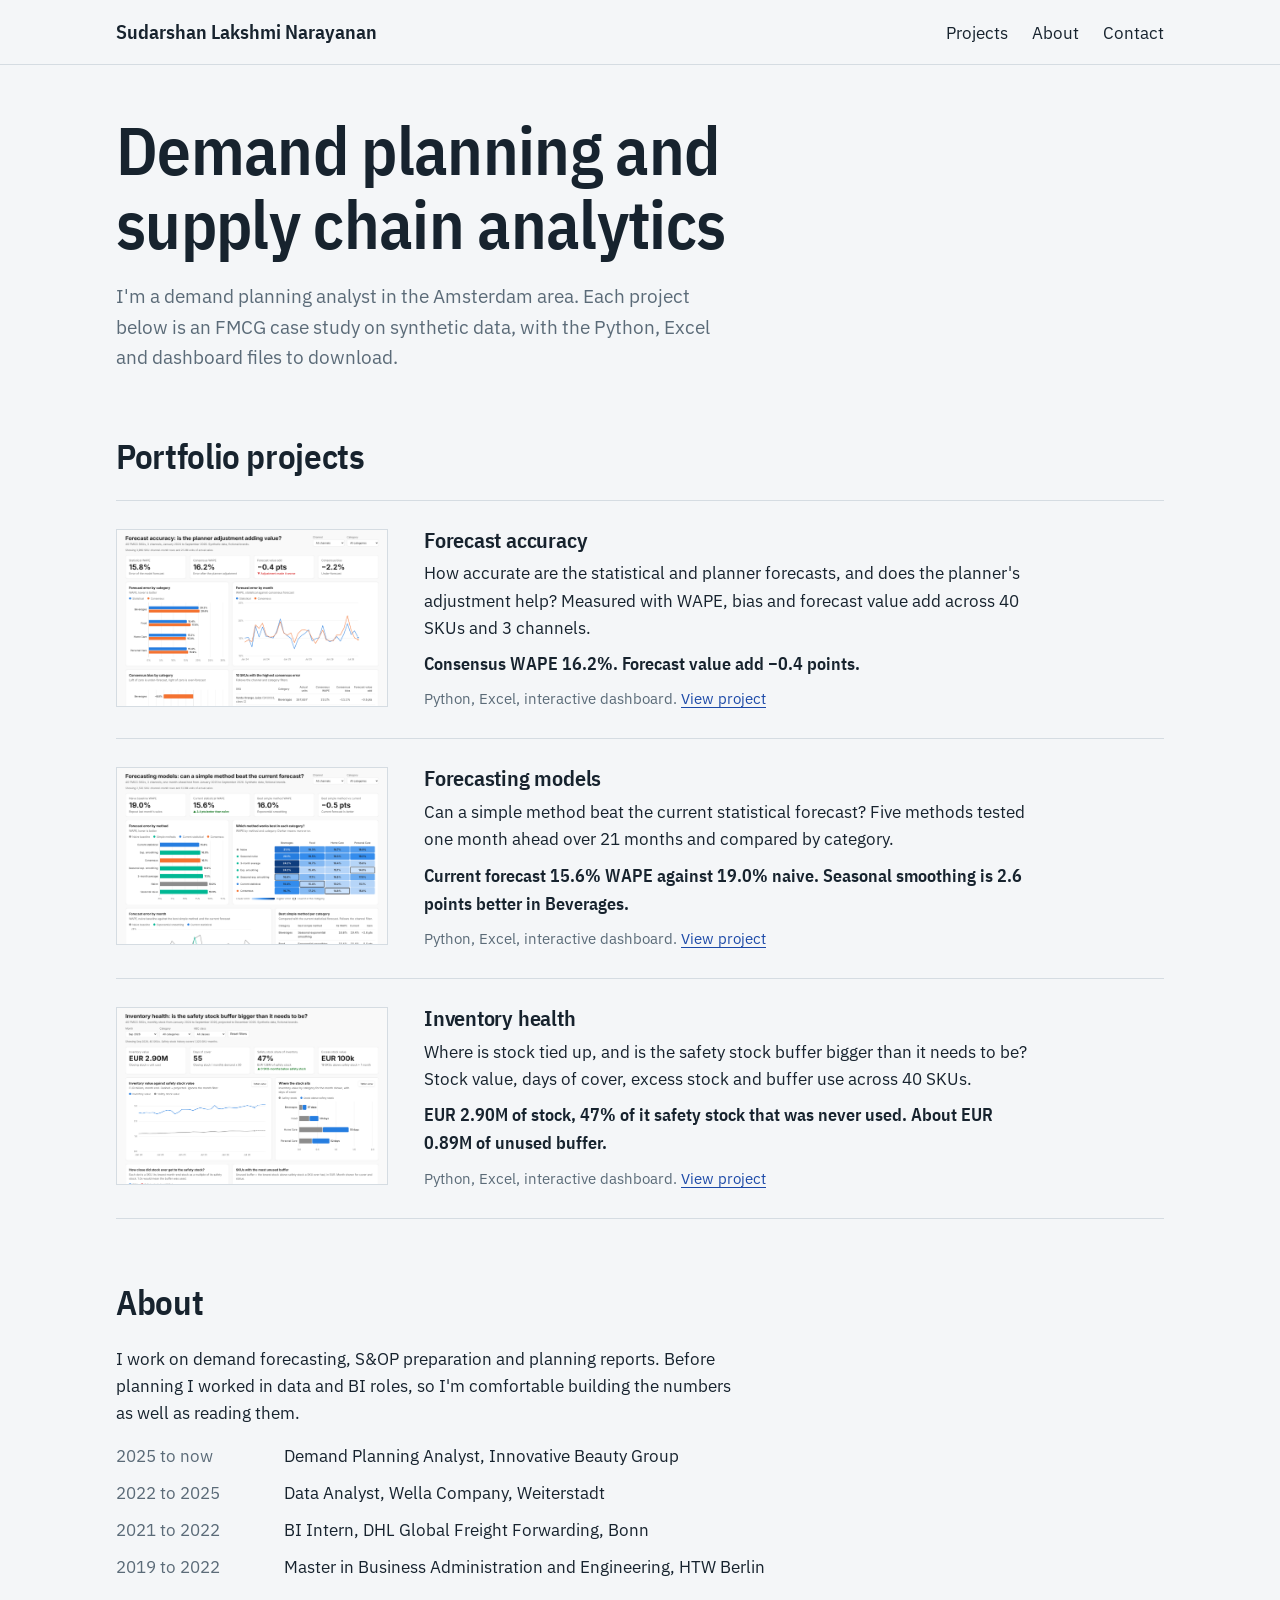
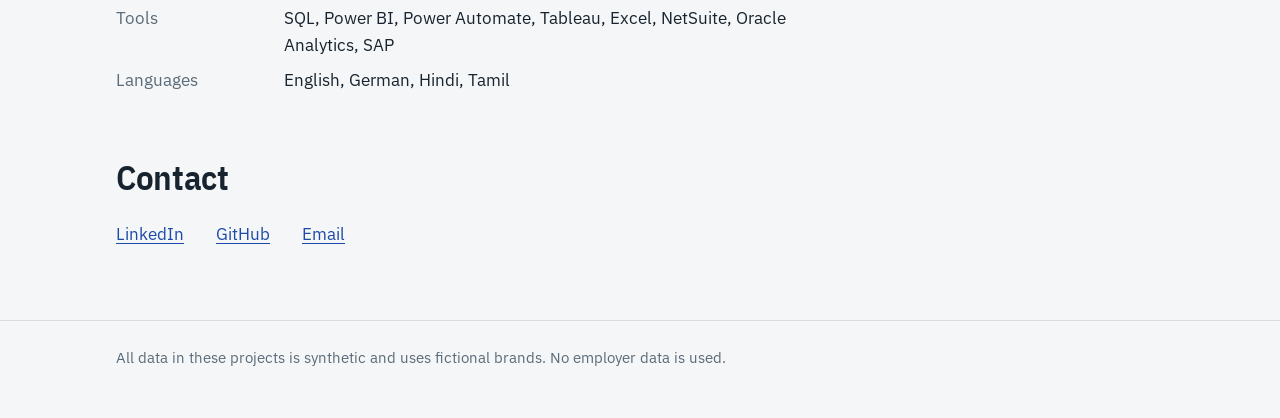
==== commit c54b5504: "Add files via upload" ====
--- a/index.html
+++ b/index.html
@@ -56,6 +56,15 @@
             <p class="tools">Python, Excel, interactive dashboard. <a href="project2/">View project</a></p>
           </div>
         </li>
+        <li class="project">
+          <a class="thumb" href="project3/" tabindex="-1" aria-hidden="true"><img src="project3/dashboard_preview.png" alt="" loading="lazy"></a>
+          <div>
+            <h3><a href="project3/">Inventory health</a></h3>
+            <p>Where is stock tied up, and is the safety stock buffer bigger than it needs to be? Stock value, days of cover, excess stock and buffer use across 40 SKUs.</p>
+            <p class="result">EUR 2.90M of stock, 47% of it safety stock that was never used. About EUR 0.89M of unused buffer.</p>
+            <p class="tools">Python, Excel, interactive dashboard. <a href="project3/">View project</a></p>
+          </div>
+        </li>
       </ul>
     </div>
   </section>
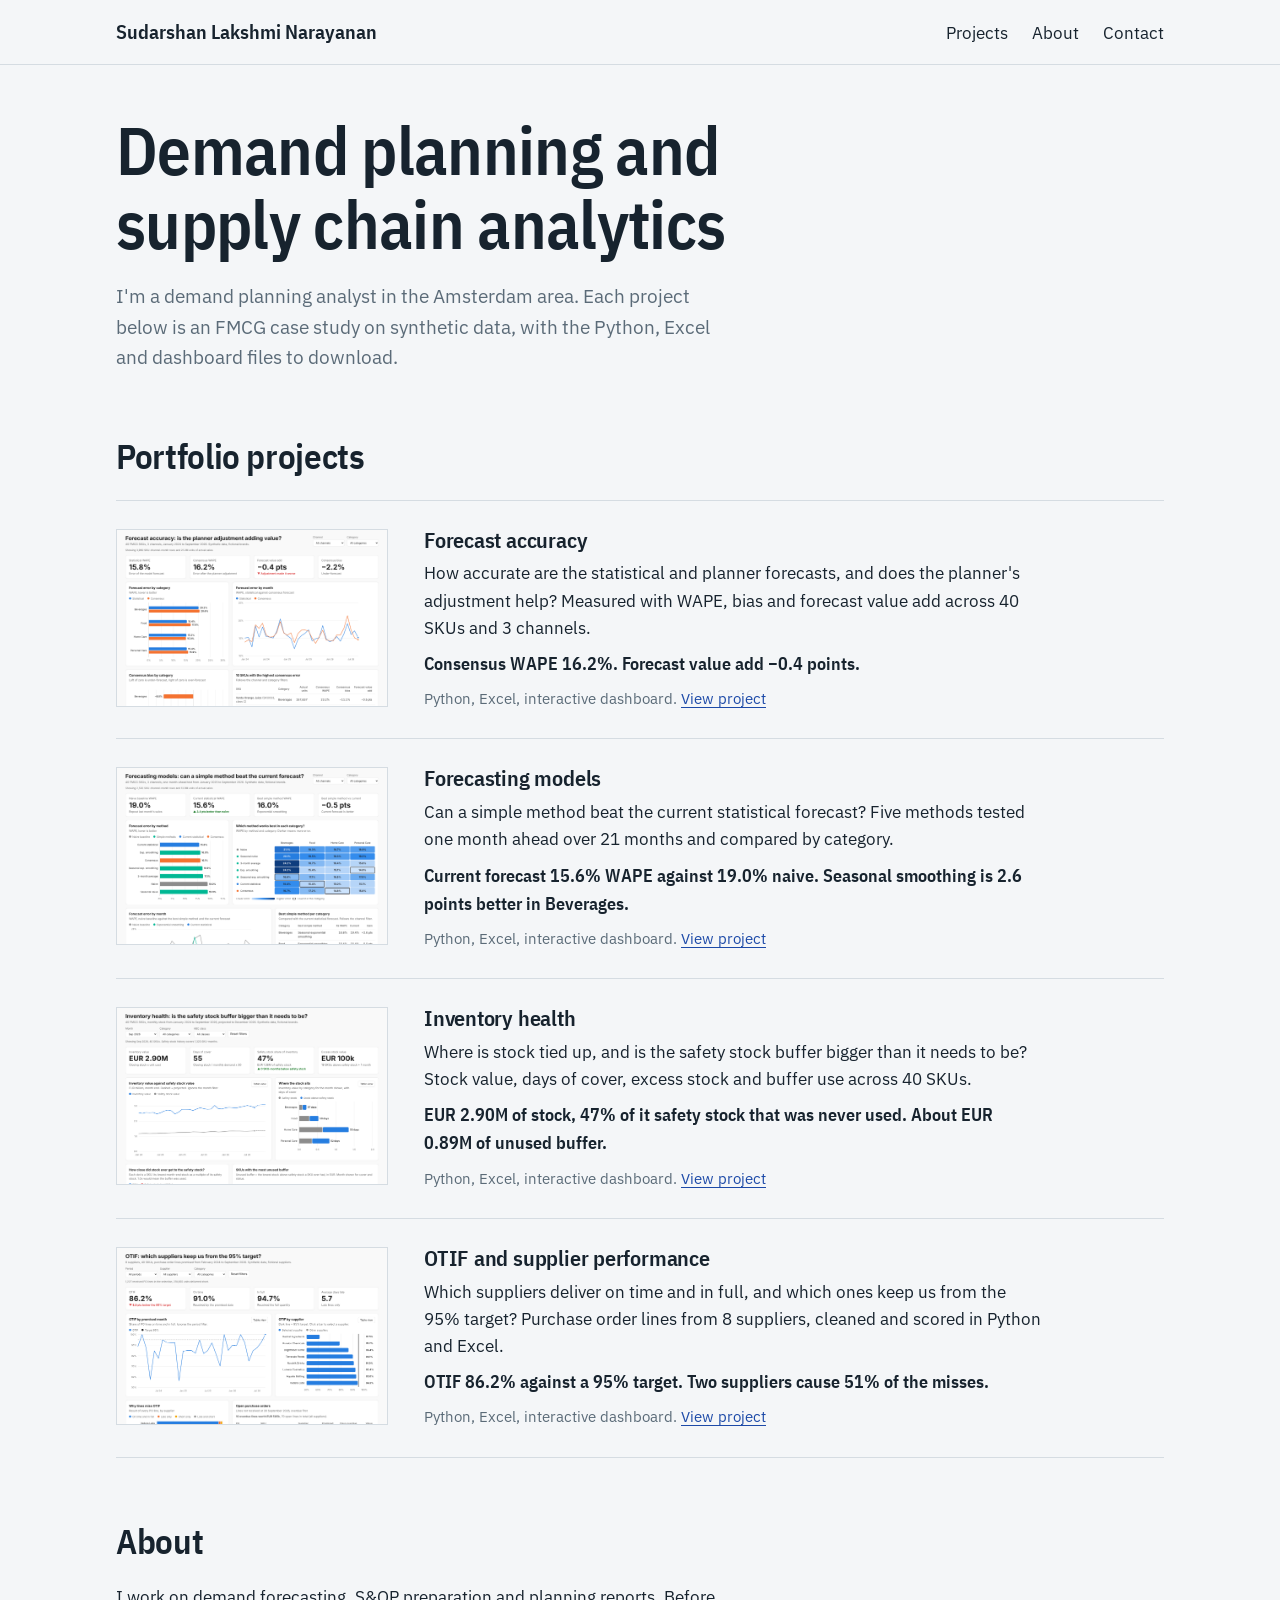
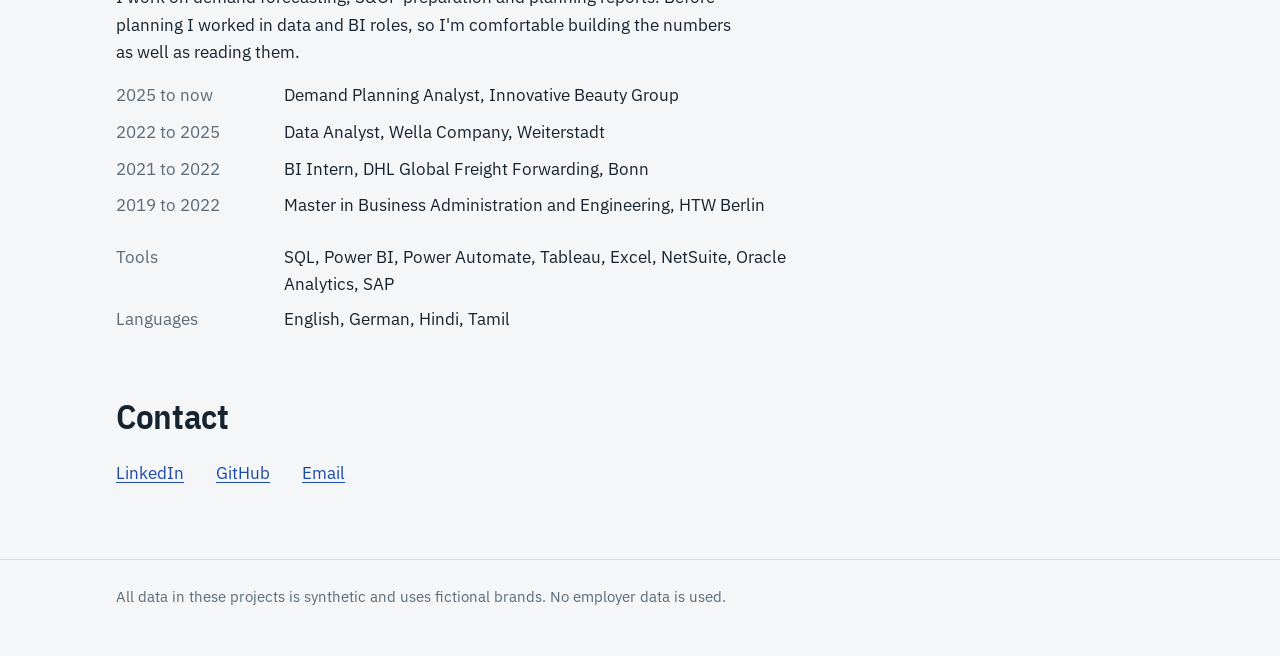
==== commit 9c5d9974: "Add files via upload" ====
--- a/index.html
+++ b/index.html
@@ -65,6 +65,15 @@
             <p class="tools">Python, Excel, interactive dashboard. <a href="project3/">View project</a></p>
           </div>
         </li>
+        <li class="project">
+          <a class="thumb" href="project4/" tabindex="-1" aria-hidden="true"><img src="project4/dashboard_preview.png" alt="" loading="lazy"></a>
+          <div>
+            <h3><a href="project4/">OTIF and supplier performance</a></h3>
+            <p>Which suppliers deliver on time and in full, and which ones keep us from the 95% target? Purchase order lines from 8 suppliers, cleaned and scored in Python and Excel.</p>
+            <p class="result">OTIF 86.2% against a 95% target. Two suppliers cause 51% of the misses.</p>
+            <p class="tools">Python, Excel, interactive dashboard. <a href="project4/">View project</a></p>
+          </div>
+        </li>
       </ul>
     </div>
   </section>
